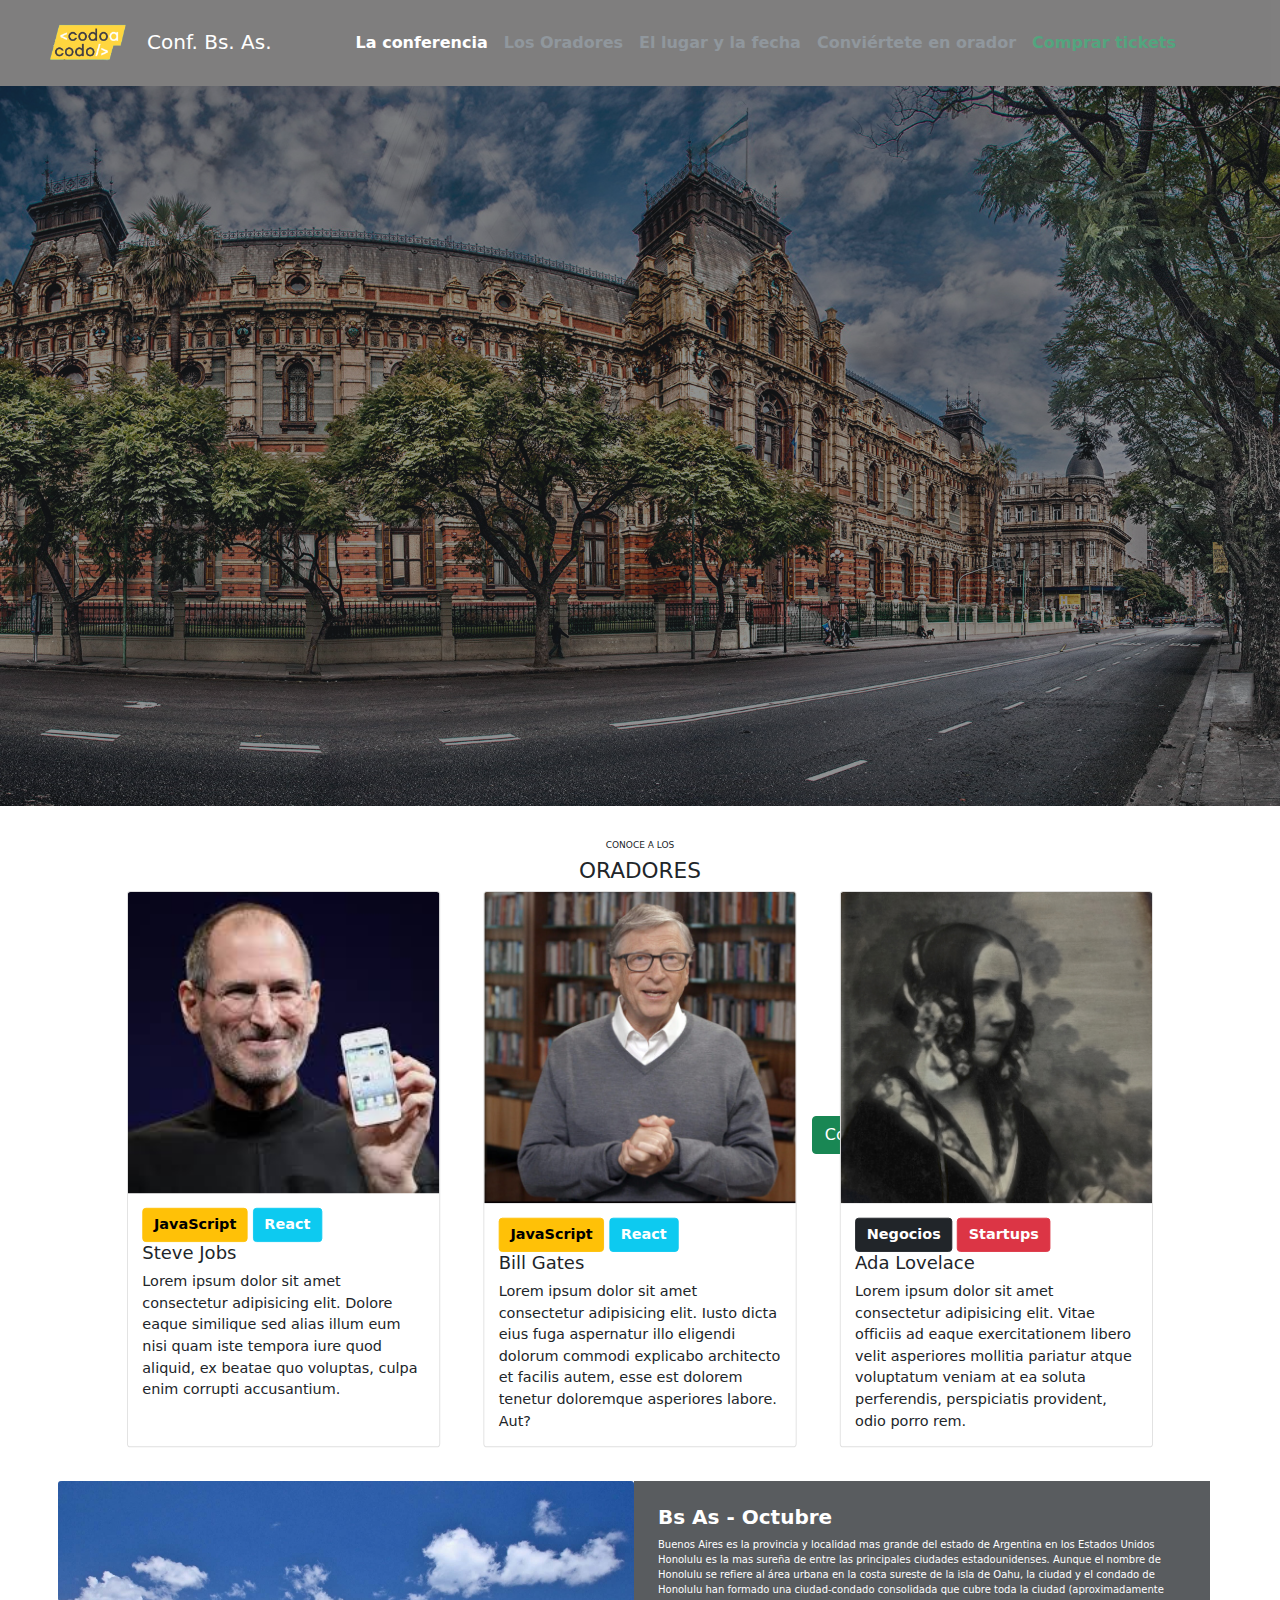
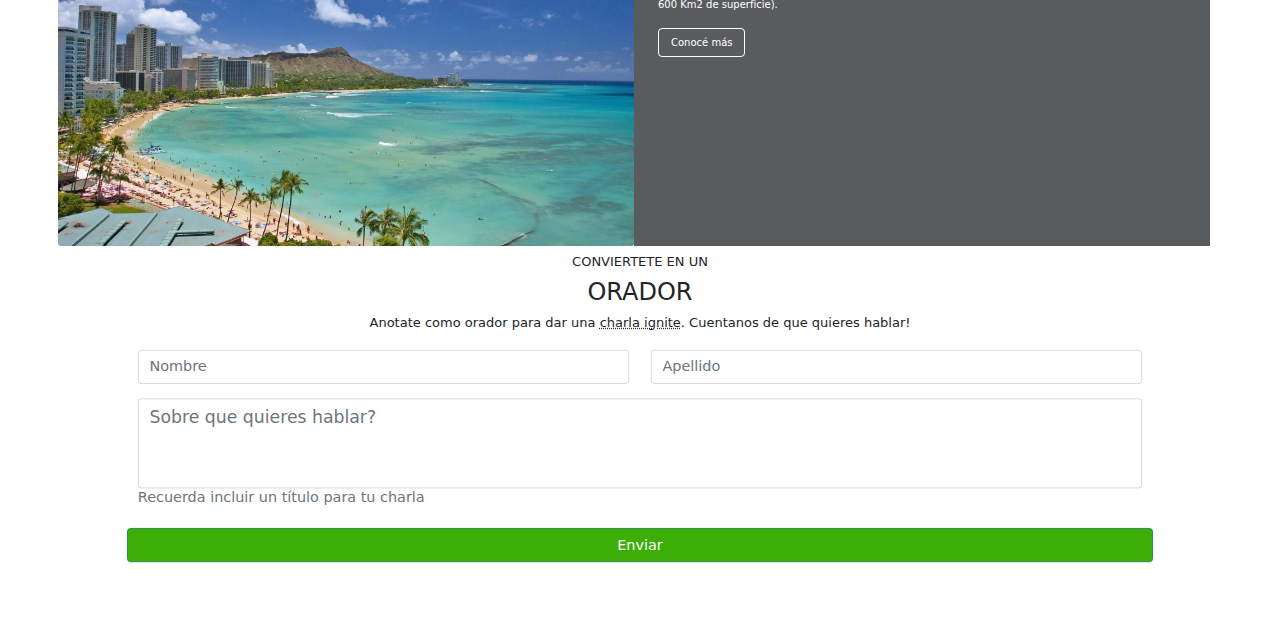
==== index.html @ ee0efb50 "Version con Seccion para ocultar" ====
<!DOCTYPE html>
<html lang="es">

<head>
    <meta charset="UTF-8">
    <meta http-equiv="X-UA-Compatible" content="IE=edge">
    <meta name="viewport" content="width=device-width, initial-scale=1.0">
    <title>Ejercicio Integrador</title>
    <link rel="stylesheet" href="./css/misEstilos.css">
</head>

<body>
    <div class="container-fluid">
        <div class="row">
            <nav class="navbar navbar-expand-lg navbar-light miHeader">
                <div class="container-fluid">
                    <a class="navbar-brand text-white" href="# ">
                        <img src="./img/codoacodo.png " alt="CodoACodo " width="auto " height="60 " class="d-inline-block align-text-center "> Conf. Bs. As.
                    </a>
                    <button class="navbar-toggler " type="button " data-bs-toggle="collapse " data-bs-target="#navbarSupportedContent " aria-controls="navbarSupportedContent " aria-expanded="false " aria-label="Toggle navigation ">
                     <span class="navbar-toggler-icon "></span>
                     </button>
                    <div class="container">
                        <div class="collapse navbar-collapse position-relative top-0 start-50" id="navbarSupportedContent ">
                            <ul class="navbar-nav opacity-100 position-absolute top-0 start-0 translate-middle">
                                <li class="nav-item fw-bold">
                                    <a class="nav-link active text-white " aria-current="page " href="# ">La conferencia</a>
                                </li>
                                <li class="nav-item fw-bold">
                                    <a class="nav-link text-secondary " href="# ">Los Oradores</a>
                                </li>
                                <li class="nav-item fw-bold">
                                    <a class="nav-link text-secondary" href="# ">El lugar y la fecha</a>
                                </li>
                                <li class="nav-item fw-bold">
                                    <a class="nav-link text-secondary" href="# ">Conviértete en orador</a>
                                </li>
                                <li class="nav-item fw-bold">
                                    <a class="nav-link text-success" href="# ">Comprar tickets</a>
                                </li>
                            </ul>
                        </div>
                    </div>
                </div>
            </nav>
        </div>
    </div>

    <div class="section" id="cuerpoPrincipal">

        <div class="container-fluid g-0">
            <div id="carouselExampleSlidesOnly" class="carousel slide bg-dark g-0" data-bs-ride="carousel">
                <div class="carousel-inner">
                    <div class="carousel-item active">
                        <img src="./img/ba1.jpg" class="d-block w-100 miImagenBA" alt="ImagenBA1">
                    </div>
                    <div class="carousel-item">
                        <img src="./img/ba2.jpg" class="d-block w-100 miImagenBA" alt="ImagenBA2">
                    </div>
                    <div class="carousel-item">
                        <img src="./img/ba3.jpg" class="d-block w-100 miImagenBA" alt="ImagenBA3">
                    </div>
                </div>
            </div>
            <div class="container-fluid position-absolute top-100 start-50 col-5">
                <h1 class="text-white text-end">Conf Bs As</h1>
                <p class="text-white text-end">
                    Bs As llega por primera vez a Argentina. Un evento para compartiar con nuestra comunidad el conocimiento y experiencia de los expertos que están creando el futuro de Internet. Van a conocer a miembros del evento, a otros estudiantes de Codo a Codo y los
                    oradores de primer nivel que tenemos para ti. Te esperamos!
                </p>
                <button type=" button " class="btn btn-secondary bg-transparent border border-white">Quiero ser orador</button>
                <button type="button " class="btn btn-success ">Comprar Tickets</button>
            </div>
        </div>

        <div class="container bg-transparent g-0 miEscalaCards">
            <div class="col text-center">
                <h6 class="miH6 fw-light"> CONOCE A LOS</h6>
                <h3 class="fs-4 fw-normal"> ORADORES</h3>
            </div>
            <div class="row row-cols-3 g-5">
                <div class="col">
                    <div class="card h-100">
                        <img src="./img/steve.jpg" class="card-img-top" alt="SJobs">
                        <div class="card-body">
                            <button class="btn btn-warning misBotonesCardsBlack">JavaScript                      
                                </button>
                            <button class="btn btn-info misBotonesCardsWhite">React</button>
                            <h5 class="card-title">Steve Jobs</h5>
                            <p class="card-text">Lorem ipsum dolor sit amet consectetur adipisicing elit. Dolore eaque similique sed alias illum eum nisi quam iste tempora iure quod aliquid, ex beatae quo voluptas, culpa enim corrupti accusantium.</p>
                        </div>
                    </div>
                </div>
                <div class="col">
                    <div class="card h-100">
                        <img src="./img/bill.jpg" class="card-img-top" alt="BGates">
                        <div class="card-body">
                            <button class="btn btn-warning misBotonesCardsBlack">JavaScript                      
                                </button>
                            <button class="btn btn-info misBotonesCardsWhite">React</button>
                            <h5 class="card-title">Bill Gates</h5>
                            <p class="card-text">Lorem ipsum dolor sit amet consectetur adipisicing elit. Iusto dicta eius fuga aspernatur illo eligendi dolorum commodi explicabo architecto et facilis autem, esse est dolorem tenetur doloremque asperiores labore. Aut?</p>
                        </div>

                    </div>
                </div>
                <div class="col">
                    <div class="card h-100">
                        <img src="./img/ada.jpeg" class="card-img-top" alt="ALovelace">
                        <div class="card-body">
                            <button class="btn btn-dark misBotonesCardsWhite">Negocios                      
                                </button>
                            <button class="btn btn-danger misBotonesCardsWhite">Startups</button>
                            <h5 class="card-title">Ada Lovelace</h5>
                            <p class="card-text">Lorem ipsum dolor sit amet consectetur adipisicing elit. Vitae officiis ad eaque exercitationem libero velit asperiores mollitia pariatur atque voluptatum veniam at ea soluta perferendis, perspiciatis provident, odio porro
                                rem.
                            </p>
                        </div>
                    </div>
                </div>
            </div>
        </div>

        <div class="container pagination justify-content-center">
            <div class="row bg-transparent position-relative">
                <div class="col-md-6 g-0 ">
                    <img src="./img/honolulu.jpg" class="card-img" alt="BA_Playa">
                </div>
                <div class="col-md-6 mb-md-0 p-md-4 bg-dark bg-opacity-75">
                    <h5 class="mt-0 text-white fw-bold">Bs As - Octubre</h5>
                    <p class="text-white miBuenosAires">Buenos Aires es la provincia y localidad mas grande del estado de Argentina en los Estados Unidos Honolulu es la mas sureña de entre las principales ciudades estadounidenses. Aunque el nombre de Honolulu se refiere al área urbana en
                        la costa sureste de la isla de Oahu, la ciudad y el condado de Honolulu han formado una ciudad-condado consolidada que cubre toda la ciudad (aproximadamente 600 Km2 de superficie).</p>
                    <a href="#" type="button" class="btn btn-secondary bg-transparent border border-white miBuenosAires">Conocé más</a>
                </div>
            </div>
        </div>

        <div class="container mt-2">
            <div class="col text-center">
                <h5 class="miH5 fw-light"> CONVIERTETE EN UN </h5>
                <h3 class="fs-4 fw-normal"> ORADOR</h3>
                <h5 class="miH5 fw-light"> Anotate como orador para dar una <a href="# " class="miLink text-reset">charla ignite</a>. Cuentanos de que quieres hablar! </h5>
            </div>
        </div>

        <div class="container miEscalaForm">
            <div class="row ">
                <form>
                    <div class="row">
                        <div class="col">
                            <input type="text" class="form-control" placeholder="Nombre" aria-label="Nombre">
                        </div>
                        <div class="col">
                            <input type="text" class="form-control" placeholder="Apellido" aria-label="Apellido">
                        </div>
                    </div>
                    <div class="row mt-3">
                        <div class="mb-3">
                            <textarea class="form-control text-secondary miCuadro" rows="3">Sobre que quieres hablar?</textarea>
                            <h6 class="text-secondary mih6">Recuerda incluir un título para tu charla</h6>
                        </div>
                    </div>
                </form>
                <button type="submit" class="btn btn-success miBotonEnviar">Enviar</button>
            </div>
        </div>


    </div>

    <div class="container-fluid pagination miFooter">
        <nav class="navbar navbar-expand navbar-light">
            <button class="navbar-toggler" type="button" data-bs-toggle="collapse" data-bs-target="#navbarText" aria-controls="navbarText" aria-expanded="false" aria-label="Toggle navigation">
                <span class="navbar-toggler-icon"></span>
              </button>
            <div class="collapse navbar-collapse">
                <ul class="navbar-nav ">
                    <li class="nav-item col-2">
                        <a class="miNavLink" aria-current="page" href="#">Preguntas frecuentes</a>
                    </li>
                    <li class="nav-item col-2">
                        <a class="miNavLink" aria-current="page" href="#">Contáctanos</a>
                    </li>
                    <li class="nav-item col-2">
                        <a class="miNavLink" aria-current="page" href="#">Prensa</a>
                    </li>
                    <li class="nav-item col-2">
                        <a class="miNavLink" aria-current="page" href="#">Conferencias</a>
                    </li>
                    <li class="nav-item col-2">
                        <a class="miNavLink" aria-current="page" href="#">Términos y Condiciones</a>
                    </li>
                    <li class="nav-item col-2">
                        <a class="miNavLink" aria-current="page" href="#">Privacidad</a>
                    </li>
                    <li class="nav-item col-2">
                        <a class="miNavLink" aria-current="page" href="#">Estudiantes</a>
                    </li>
                </ul>
            </div>
        </nav>
    </div>

    <script src="./js/bootstrap.js "></script>
</body>

</html>
---- css/misEstilos.css ----
@import 'bootstrap.css';
    .miImagenBA {
        opacity: 0.5;
    }
    
    .miH6 {
        font-size: x-small;
    }
    
    .miH5 {
        font-size: small;
    }
    
    .miCuadro {
        font-size: larger;
        resize: none;
    }
    
    .miLink {
        text-decoration-style: dotted;
    }
    
    .miBuenosAires {
        font-size: x-small;
    }
    
    .miFooter {
        background: -moz-linear-gradient(to right, rgb(1, 13, 49), rgb(2, 31, 85));
        opacity: 0.75;
        justify-items: center;
        justify-content: center;
        align-content: space-between;
        display: flex;
    }
    
    .miEscalaForm {
        transform: scale(0.9);
    }
    
    .miEscalaCards {
        transform: scale(0.9);
    }
    
    .miBotonEnviar {
        background-color: rgb(60, 175, 7);
    }
    
    .misBotonesCardsWhite {
        color: white;
        font-weight: bold;
    }
    
    .misBotonesCardsBlack {
        color: black;
        font-weight: bold;
    }
    
    .miNavLink {
        color: white;
        font-size: small;
        text-decoration: none;
    }
    
    .ocultarSeccion {
        display: none
    }
    
    .miHeader {
        background-color: rgb(85, 84, 84);
        opacity: 0.75;
        align-content: space-between;
        display: flex;
    }
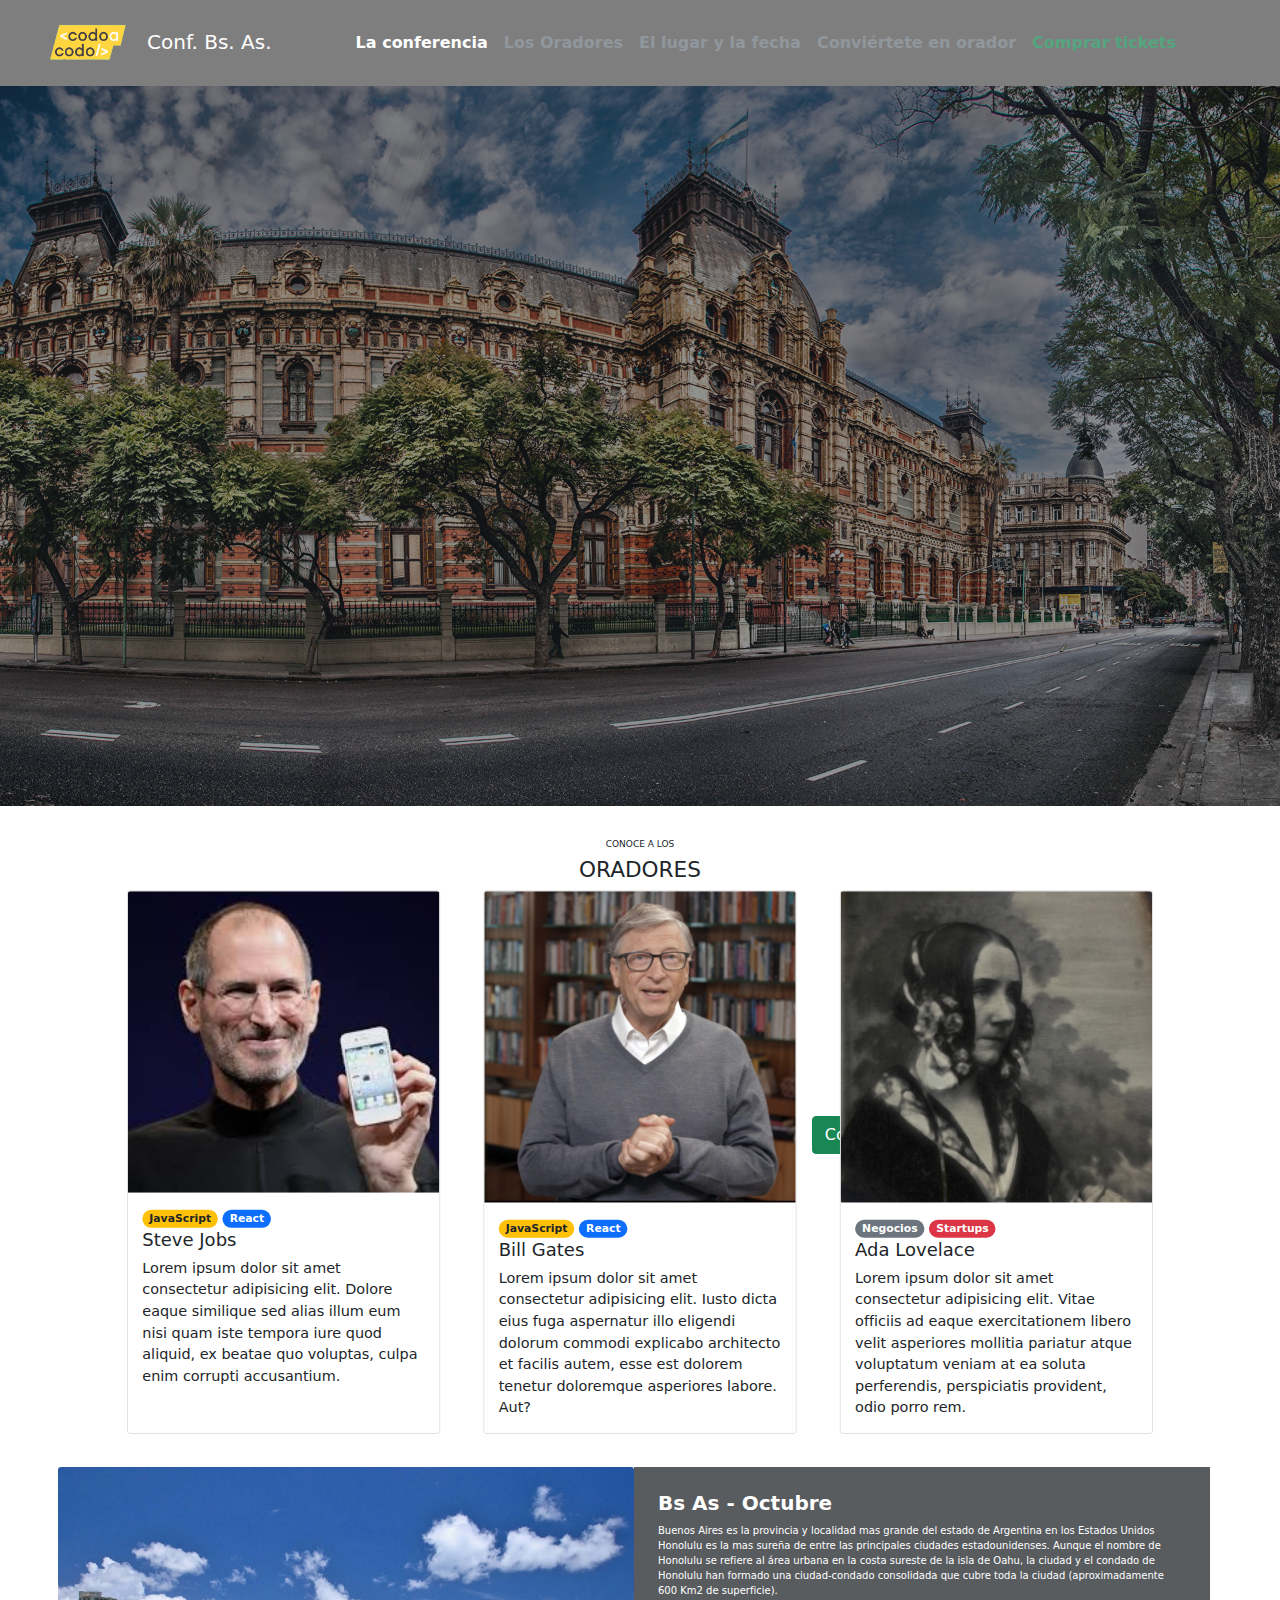
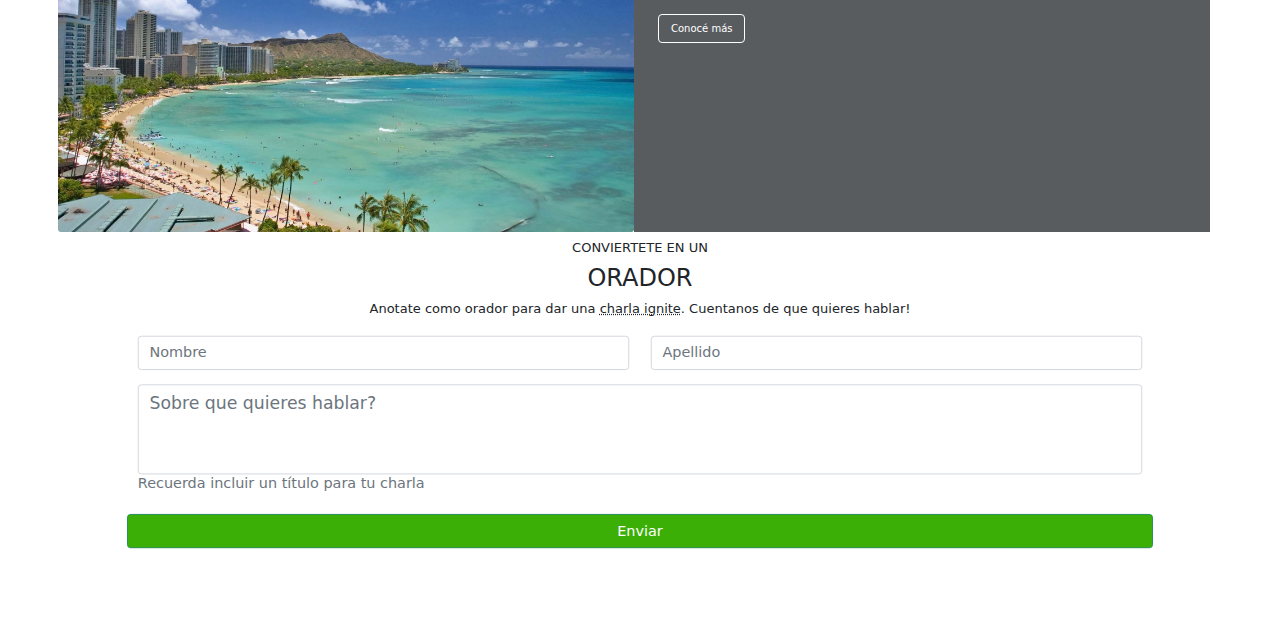
==== commit c4ba6af5: "Version con form completo" ====
--- a/index.html
+++ b/index.html
@@ -36,7 +36,7 @@
                                     <a class="nav-link text-secondary" href="# ">Conviértete en orador</a>
                                 </li>
                                 <li class="nav-item fw-bold">
-                                    <a class="nav-link text-success" href="# ">Comprar tickets</a>
+                                    <a class="nav-link text-success" href="#" id="comprarTicket">Comprar tickets</a>
                                 </li>
                             </ul>
                         </div>
@@ -47,7 +47,6 @@
     </div>
 
     <div class="section" id="cuerpoPrincipal">
-
         <div class="container-fluid g-0">
             <div id="carouselExampleSlidesOnly" class="carousel slide bg-dark g-0" data-bs-ride="carousel">
                 <div class="carousel-inner">
@@ -69,7 +68,7 @@
                     oradores de primer nivel que tenemos para ti. Te esperamos!
                 </p>
                 <button type=" button " class="btn btn-secondary bg-transparent border border-white">Quiero ser orador</button>
-                <button type="button " class="btn btn-success ">Comprar Tickets</button>
+                <button type="button " class="btn btn-success " id="comprarTicket2">Comprar Tickets</button>
             </div>
         </div>
 
@@ -83,9 +82,8 @@
                     <div class="card h-100">
                         <img src="./img/steve.jpg" class="card-img-top" alt="SJobs">
                         <div class="card-body">
-                            <button class="btn btn-warning misBotonesCardsBlack">JavaScript                      
-                                </button>
-                            <button class="btn btn-info misBotonesCardsWhite">React</button>
+                            <span class="badge rounded-pill bg-warning text-dark">JavaScript</span>
+                            <span class="badge rounded-pill bg-primary">React</span>
                             <h5 class="card-title">Steve Jobs</h5>
                             <p class="card-text">Lorem ipsum dolor sit amet consectetur adipisicing elit. Dolore eaque similique sed alias illum eum nisi quam iste tempora iure quod aliquid, ex beatae quo voluptas, culpa enim corrupti accusantium.</p>
                         </div>
@@ -95,9 +93,8 @@
                     <div class="card h-100">
                         <img src="./img/bill.jpg" class="card-img-top" alt="BGates">
                         <div class="card-body">
-                            <button class="btn btn-warning misBotonesCardsBlack">JavaScript                      
-                                </button>
-                            <button class="btn btn-info misBotonesCardsWhite">React</button>
+                            <span class="badge rounded-pill bg-warning text-dark">JavaScript</span>
+                            <span class="badge rounded-pill bg-primary">React</span>
                             <h5 class="card-title">Bill Gates</h5>
                             <p class="card-text">Lorem ipsum dolor sit amet consectetur adipisicing elit. Iusto dicta eius fuga aspernatur illo eligendi dolorum commodi explicabo architecto et facilis autem, esse est dolorem tenetur doloremque asperiores labore. Aut?</p>
                         </div>
@@ -108,9 +105,8 @@
                     <div class="card h-100">
                         <img src="./img/ada.jpeg" class="card-img-top" alt="ALovelace">
                         <div class="card-body">
-                            <button class="btn btn-dark misBotonesCardsWhite">Negocios                      
-                                </button>
-                            <button class="btn btn-danger misBotonesCardsWhite">Startups</button>
+                            <span class="badge rounded-pill bg-secondary">Negocios</span>
+                            <span class="badge rounded-pill bg-danger">Startups</span>
                             <h5 class="card-title">Ada Lovelace</h5>
                             <p class="card-text">Lorem ipsum dolor sit amet consectetur adipisicing elit. Vitae officiis ad eaque exercitationem libero velit asperiores mollitia pariatur atque voluptatum veniam at ea soluta perferendis, perspiciatis provident, odio porro
                                 rem.
@@ -164,8 +160,80 @@
                 <button type="submit" class="btn btn-success miBotonEnviar">Enviar</button>
             </div>
         </div>
-
-
+    </div>
+
+    <div class="container-fluid section ocultarSeccion miEscalaForm" id="formularioCompra">
+
+        <div class="row row-cols-3">
+            <div class="col">
+                <div class="card h-100 miEstiloInfo">
+                    <div class="card-body">
+                        <h5 class="miTitulo">Estudiante</h5>
+                        <h5 class="miTextoTarjeta">Tienen un descuento</h5>
+                        <h5 class="miTitulo">80%</h5>
+                        <h5 class="miTextoTarjetaGris">* presentar documentacion</h5>
+
+                    </div>
+                </div>
+            </div>
+            <div class="col">
+                <div class="card h-100 miEstiloInfo">
+                    <div class="card-body">
+                        <h5 class="miTitulo">Trainee</h5>
+                        <h5 class="miTextoTarjeta">Tienen un descuento</h5>
+                        <h5 class="miTitulo">50%</h5>
+                        <h5 class="miTextoTarjetaGris">* presentar documentacion</h5>
+                    </div>
+                </div>
+            </div>
+            <div class="col">
+                <div class="card h-100 miEstiloInfo">
+                    <div class="card-body">
+                        <h5 class="miTitulo">Junior</h5>
+                        <h5 class="miTextoTarjeta">Tienen un descuento</h5>
+                        <h5 class="miTitulo">15%</h5>
+                        <h5 class="miTextoTarjetaGris">* presentar documentacion</h5>
+                    </div>
+                </div>
+            </div>
+        </div>
+        <div class="container mt-2">
+            <div class="col text-center">
+                <h5 class="miH5 fw-light"> VENTA </h5>
+                <h3 class="fs-3 fw-bold">VALOR DE TICKET $200</h3>
+            </div>
+        </div>
+        <div class="row ">
+            <form>
+                <div class="row">
+                    <div class="col">
+                        <input type="text" class="form-control" placeholder="Nombre" aria-label="Nombre">
+                    </div>
+                    <div class="col">
+                        <input type="text" class="form-control" placeholder="Apellido" aria-label="Apellido">
+                    </div>
+
+                    <input type="text" class="form-control mt-3 mb-4 g-3" placeholder="Correo" aria-label="Correo">
+                    <div class="mb-3 col-6">
+                        <label for="exampleInputEmail1" class="form-label">Cantidad</label>
+                        <input type="email" class="form-control" id="exampleInputEmail1" aria-describedby="emailHelp">
+                        <label class="form-label">Categoria</label>
+                        <select class="form-select" aria-label="Default select example">
+                            <option selected value="1">Estudiante</option>
+                            <option value="2">Trainee</option>
+                            <option value="3">Junior</option>
+                         </select>
+                    </div>
+                    <div class="mb-3">
+                        <input type="text" id="disabledTextInput" class="form-control miTotalAPagar" placeholder="Total a pagar: $ " disabled>
+                    </div>
+                    <button type="submit" class="btn btn-success miBotonEnviar">Borrar</button>
+                    <button type="submit" class="btn btn-success miBotonEnviar">Resumen</button>
+                </div>
+            </form>
+
+
+        </div>
     </div>
 
     <div class="container-fluid pagination miFooter">
@@ -202,6 +270,7 @@
     </div>
 
     <script src="./js/bootstrap.js "></script>
+    <script src="./js/misFunciones.js "></script>
 </body>
 
 </html>--- a/css/misEstilos.css
+++ b/css/misEstilos.css
@@ -70,4 +70,40 @@
         opacity: 0.75;
         align-content: space-between;
         display: flex;
+    }
+    
+    .miEstiloInfo {
+        border-color: blue;
+    }
+    
+    .miEstiloSelected {
+        border-color: gold;
+    }
+    
+    .miTitulo {
+        font-size: large;
+        font-weight: bold;
+        text-align: center;
+    }
+    
+    .miTextoTarjeta {
+        font-size: medium;
+        font-weight: normal;
+        text-align: center;
+        color: black;
+    }
+    
+    .miTextoTarjetaGris {
+        font-size: medium;
+        font-weight: normal;
+        text-align: center;
+        color: darkgray;
+    }
+    
+    .miTotalAPagar {
+        background-color: aquamarine;
+        font-style: normal;
+        font-size: large;
+        color: darkblue;
+        font-weight: bold;
     }